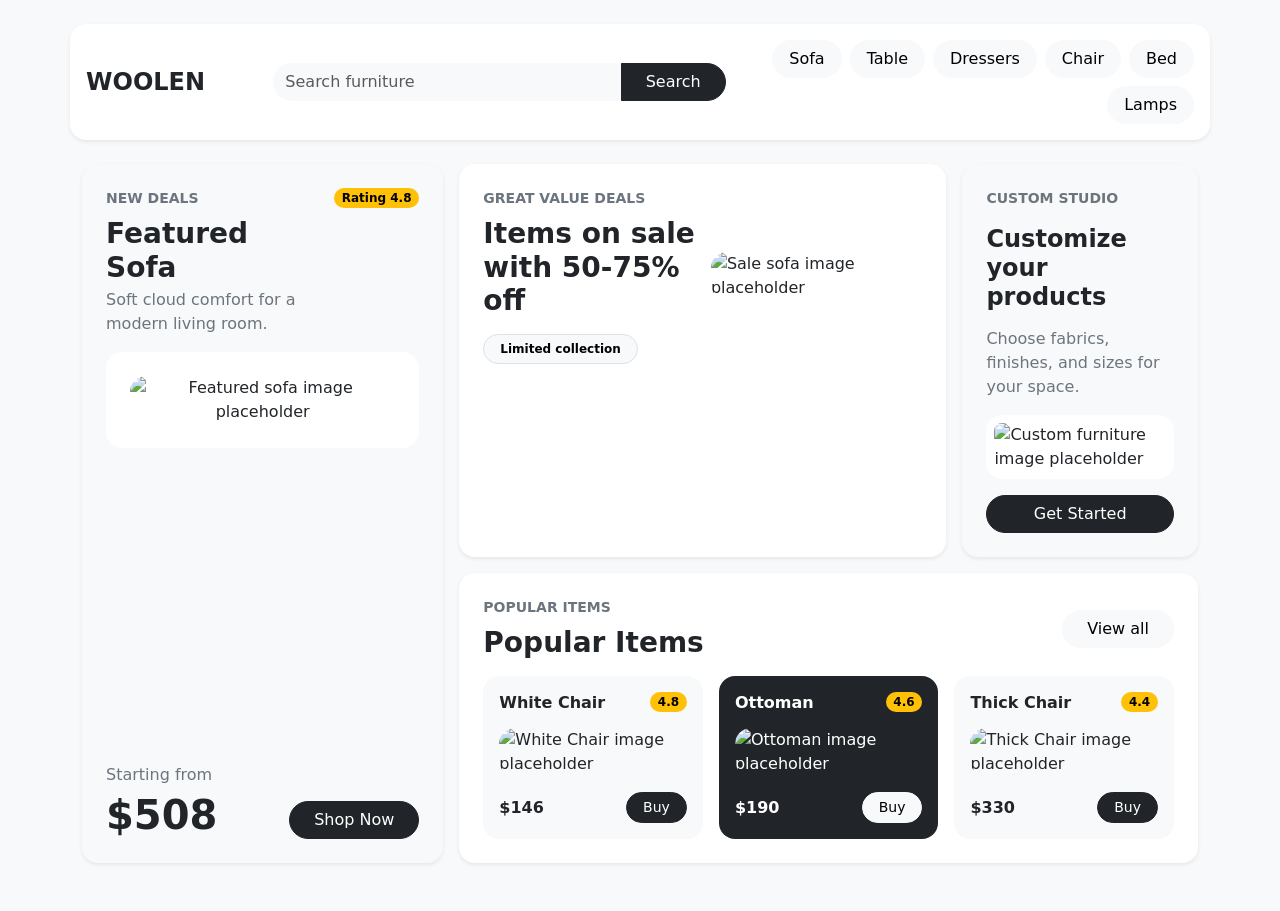
==== Bento Layout/index.html @ 0245e163 "Setup Bento Box grid layout using Bootstrap" ====
<!doctype html>
<html lang="en">
  <head>
    <meta charset="utf-8">
    <meta name="viewport" content="width=device-width, initial-scale=1">
    <title>WOOLEN Furniture Store</title>
    <link href="https://cdn.jsdelivr.net/npm/bootstrap@5.3.3/dist/css/bootstrap.min.css" rel="stylesheet">
  </head>
  <body class="bg-body-tertiary">
    <header class="py-4">
      <nav class="container bg-white rounded-4 shadow-sm p-3">
        <div class="row g-3 align-items-center">
          <div class="col-12 col-lg-2">
            <a class="navbar-brand fw-bold fs-4 text-dark text-decoration-none" href="#">WOOLEN</a>
          </div>

          <div class="col-12 col-lg-5">
            <form role="search">
              <div class="input-group">
                <input class="form-control rounded-start-pill border-0 bg-light" type="search" placeholder="Search furniture" aria-label="Search furniture">
                <button class="btn btn-dark rounded-end-pill px-4" type="submit">Search</button>
              </div>
            </form>
          </div>

          <div class="col-12 col-lg-5">
            <div class="d-flex flex-wrap gap-2 justify-content-lg-end">
              <button class="btn btn-light rounded-pill px-3" type="button">Sofa</button>
              <button class="btn btn-light rounded-pill px-3" type="button">Table</button>
              <button class="btn btn-light rounded-pill px-3" type="button">Dressers</button>
              <button class="btn btn-light rounded-pill px-3" type="button">Chair</button>
              <button class="btn btn-light rounded-pill px-3" type="button">Bed</button>
              <button class="btn btn-light rounded-pill px-3" type="button">Lamps</button>
            </div>
          </div>
        </div>
      </nav>
    </header>

    <main class="container pb-5">
      <section class="row g-3 align-items-stretch">
        <div class="col-12 col-lg-4">
          <article class="card h-100 border-0 bg-light rounded-4 shadow-sm overflow-hidden">
            <div class="card-body p-4 d-flex flex-column gap-3">
              <div class="d-flex justify-content-between align-items-start gap-3">
                <div>
                  <p class="text-uppercase text-secondary small fw-semibold mb-2">New Deals</p>
                  <h1 class="h3 fw-bold mb-1">Featured Sofa</h1>
                  <p class="text-secondary mb-0">Soft cloud comfort for a modern living room.</p>
                </div>
                <span class="badge rounded-pill text-bg-warning">Rating 4.8</span>
              </div>

              <div class="bg-white rounded-4 p-4 text-center">
                <img class="img-fluid rounded-4" src="https://placehold.co/520x420/e9ecef/212529?text=Featured+Sofa" alt="Featured sofa image placeholder">
              </div>

              <div class="mt-auto d-flex justify-content-between align-items-end">
                <div>
                  <p class="text-secondary mb-1">Starting from</p>
                  <p class="display-6 fw-bold mb-0">$508</p>
                </div>
                <button class="btn btn-dark rounded-pill px-4" type="button">Shop Now</button>
              </div>
            </div>
          </article>
        </div>

        <div class="col-12 col-lg-8">
          <div class="row g-3 h-100">
            <div class="col-12 col-md-8">
              <article class="card h-100 border-0 bg-white rounded-4 shadow-sm overflow-hidden">
                <div class="card-body p-4">
                  <div class="row g-3 align-items-center">
                    <div class="col-12 col-sm-6">
                      <p class="text-uppercase text-secondary small fw-semibold mb-2">Great Value Deals</p>
                      <h2 class="h3 fw-bold mb-3">Items on sale with 50-75% off</h2>
                      <span class="badge rounded-pill text-bg-light border px-3 py-2">Limited collection</span>
                    </div>
                    <div class="col-12 col-sm-6">
                      <img class="img-fluid rounded-4" src="https://placehold.co/520x300/f1b0a8/212529?text=Sale+Sofa" alt="Sale sofa image placeholder">
                    </div>
                  </div>
                </div>
              </article>
            </div>

            <div class="col-12 col-md-4">
              <article class="card h-100 border-0 bg-light rounded-4 shadow-sm overflow-hidden">
                <div class="card-body p-4 d-flex flex-column gap-3">
                  <p class="text-uppercase text-secondary small fw-semibold mb-0">Custom Studio</p>
                  <h2 class="h4 fw-bold mb-0">Customize your products</h2>
                  <p class="text-secondary mb-0">Choose fabrics, finishes, and sizes for your space.</p>
                  <img class="img-fluid rounded-4 bg-white p-2" src="https://placehold.co/360x220/e9ecef/212529?text=Custom+Table" alt="Custom furniture image placeholder">
                  <button class="btn btn-dark rounded-pill mt-auto" type="button">Get Started</button>
                </div>
              </article>
            </div>

            <div class="col-12">
              <article class="card border-0 bg-white rounded-4 shadow-sm">
                <div class="card-body p-4">
                  <div class="d-flex flex-column flex-sm-row justify-content-between align-items-sm-center gap-2 mb-3">
                    <div>
                      <p class="text-uppercase text-secondary small fw-semibold mb-2">Popular Items</p>
                      <h2 class="h3 fw-bold mb-0">Popular Items</h2>
                    </div>
                    <a class="btn btn-light rounded-pill px-4" href="#">View all</a>
                  </div>

                  <div class="row g-3">
                    <div class="col-12 col-md-4">
                      <div class="card h-100 border-0 bg-light rounded-4">
                        <div class="card-body p-3">
                          <div class="d-flex justify-content-between align-items-center mb-3">
                            <h3 class="h6 fw-bold mb-0">White Chair</h3>
                            <span class="badge rounded-pill text-bg-warning">4.8</span>
                          </div>
                          <img class="img-fluid rounded-4 mb-3" src="https://placehold.co/360x260/ffffff/212529?text=White+Chair" alt="White Chair image placeholder">
                          <div class="d-flex justify-content-between align-items-center">
                            <span class="fw-semibold">$146</span>
                            <button class="btn btn-sm btn-dark rounded-pill px-3" type="button">Buy</button>
                          </div>
                        </div>
                      </div>
                    </div>

                    <div class="col-12 col-md-4">
                      <div class="card h-100 border-0 bg-dark text-white rounded-4">
                        <div class="card-body p-3">
                          <div class="d-flex justify-content-between align-items-center mb-3">
                            <h3 class="h6 fw-bold mb-0">Ottoman</h3>
                            <span class="badge rounded-pill text-bg-warning">4.6</span>
                          </div>
                          <img class="img-fluid rounded-4 mb-3" src="https://placehold.co/360x260/ced4da/212529?text=Ottoman" alt="Ottoman image placeholder">
                          <div class="d-flex justify-content-between align-items-center">
                            <span class="fw-semibold">$190</span>
                            <button class="btn btn-sm btn-light rounded-pill px-3" type="button">Buy</button>
                          </div>
                        </div>
                      </div>
                    </div>

                    <div class="col-12 col-md-4">
                      <div class="card h-100 border-0 bg-light rounded-4">
                        <div class="card-body p-3">
                          <div class="d-flex justify-content-between align-items-center mb-3">
                            <h3 class="h6 fw-bold mb-0">Thick Chair</h3>
                            <span class="badge rounded-pill text-bg-warning">4.4</span>
                          </div>
                          <img class="img-fluid rounded-4 mb-3" src="https://placehold.co/360x260/dee2e6/212529?text=Thick+Chair" alt="Thick Chair image placeholder">
                          <div class="d-flex justify-content-between align-items-center">
                            <span class="fw-semibold">$330</span>
                            <button class="btn btn-sm btn-dark rounded-pill px-3" type="button">Buy</button>
                          </div>
                        </div>
                      </div>
                    </div>
                  </div>
                </div>
              </article>
            </div>
          </div>
        </div>
      </section>
    </main>

    <script src="https://cdn.jsdelivr.net/npm/bootstrap@5.3.3/dist/js/bootstrap.bundle.min.js"></script>
  </body>
</html>
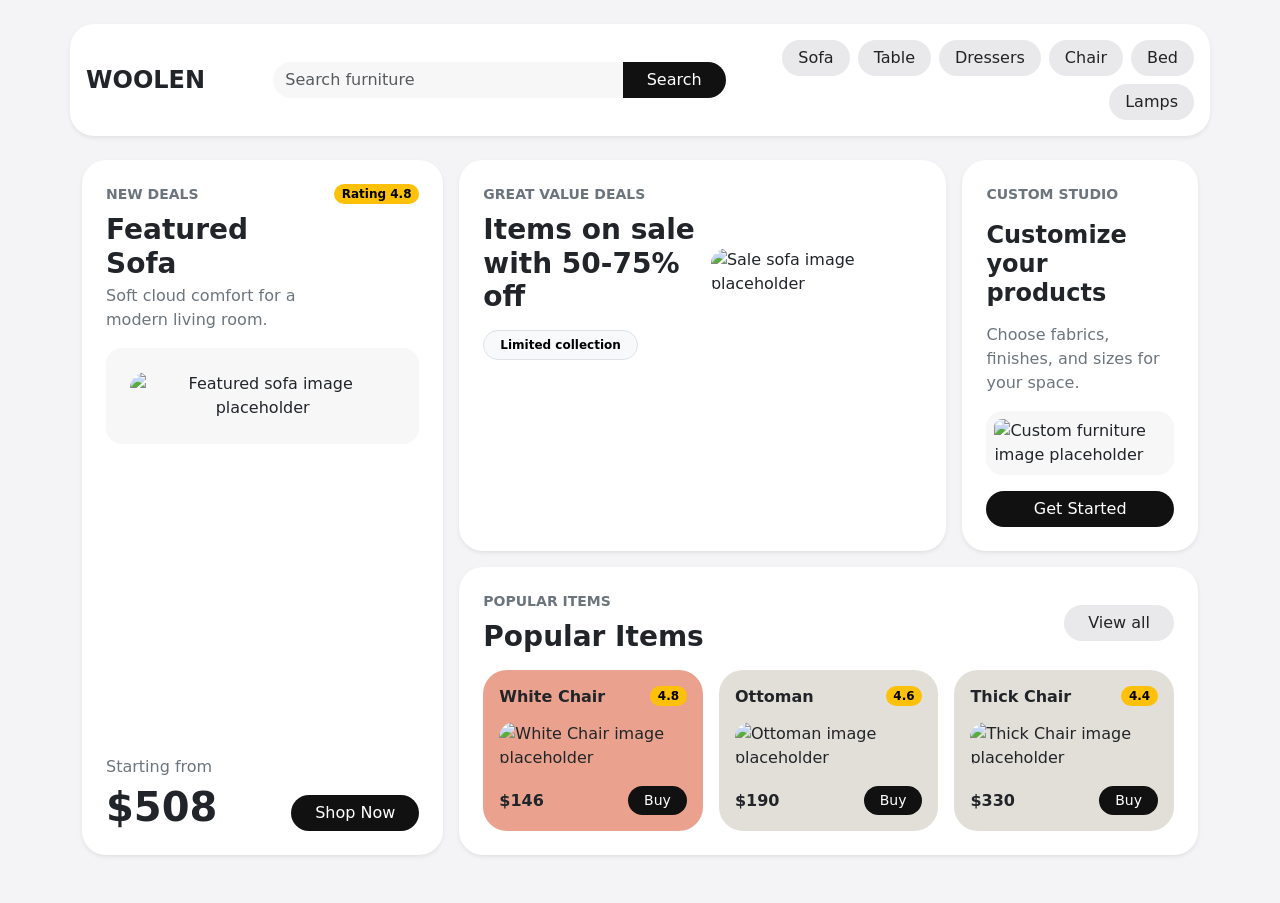
==== commit 8853401a: "Add custom colors and card styling" ====
--- a/Bento Layout/index.html
+++ b/Bento Layout/index.html
@@ -5,10 +5,62 @@
     <meta name="viewport" content="width=device-width, initial-scale=1">
     <title>WOOLEN Furniture Store</title>
     <link href="https://cdn.jsdelivr.net/npm/bootstrap@5.3.3/dist/css/bootstrap.min.css" rel="stylesheet">
+    <style>
+      body {
+        background: #F4F4F6;
+      }
+
+      .bento-card,
+      .product-card,
+      .site-header {
+        border: 0;
+        border-radius: 24px;
+      }
+
+      .surface-white {
+        background: #FFFFFF;
+      }
+
+      .surface-soft {
+        background: #F7F7F8;
+      }
+
+      .surface-peach {
+        background: #EAA28E;
+      }
+
+      .surface-beige {
+        background: #E2DFD8;
+      }
+
+      .pill-dark {
+        background: #111111;
+        color: #FFFFFF;
+        border: 0;
+      }
+
+      .pill-dark:hover,
+      .pill-dark:focus {
+        background: #000000;
+        color: #FFFFFF;
+      }
+
+      .pill-soft {
+        background: #E9E9EC;
+        color: #222222;
+        border: 0;
+      }
+
+      .pill-soft:hover,
+      .pill-soft:focus {
+        background: #DEDEE2;
+        color: #111111;
+      }
+    </style>
   </head>
-  <body class="bg-body-tertiary">
+  <body>
     <header class="py-4">
-      <nav class="container bg-white rounded-4 shadow-sm p-3">
+      <nav class="container site-header surface-white shadow-sm p-3">
         <div class="row g-3 align-items-center">
           <div class="col-12 col-lg-2">
             <a class="navbar-brand fw-bold fs-4 text-dark text-decoration-none" href="#">WOOLEN</a>
@@ -17,20 +69,20 @@
           <div class="col-12 col-lg-5">
             <form role="search">
               <div class="input-group">
-                <input class="form-control rounded-start-pill border-0 bg-light" type="search" placeholder="Search furniture" aria-label="Search furniture">
-                <button class="btn btn-dark rounded-end-pill px-4" type="submit">Search</button>
+                <input class="form-control rounded-start-pill border-0 surface-soft" type="search" placeholder="Search furniture" aria-label="Search furniture">
+                <button class="btn pill-dark rounded-end-pill px-4" type="submit">Search</button>
               </div>
             </form>
           </div>
 
           <div class="col-12 col-lg-5">
             <div class="d-flex flex-wrap gap-2 justify-content-lg-end">
-              <button class="btn btn-light rounded-pill px-3" type="button">Sofa</button>
-              <button class="btn btn-light rounded-pill px-3" type="button">Table</button>
-              <button class="btn btn-light rounded-pill px-3" type="button">Dressers</button>
-              <button class="btn btn-light rounded-pill px-3" type="button">Chair</button>
-              <button class="btn btn-light rounded-pill px-3" type="button">Bed</button>
-              <button class="btn btn-light rounded-pill px-3" type="button">Lamps</button>
+              <button class="btn pill-soft rounded-pill px-3" type="button">Sofa</button>
+              <button class="btn pill-soft rounded-pill px-3" type="button">Table</button>
+              <button class="btn pill-soft rounded-pill px-3" type="button">Dressers</button>
+              <button class="btn pill-soft rounded-pill px-3" type="button">Chair</button>
+              <button class="btn pill-soft rounded-pill px-3" type="button">Bed</button>
+              <button class="btn pill-soft rounded-pill px-3" type="button">Lamps</button>
             </div>
           </div>
         </div>
@@ -40,8 +92,8 @@
     <main class="container pb-5">
       <section class="row g-3 align-items-stretch">
         <div class="col-12 col-lg-4">
-          <article class="card h-100 border-0 bg-light rounded-4 shadow-sm overflow-hidden">
-            <div class="card-body p-4 d-flex flex-column gap-3">
+          <article class="card h-100 bento-card surface-white shadow-sm overflow-hidden">
+            <div class="card-body p-4 d-flex flex-column justify-content-between gap-3">
               <div class="d-flex justify-content-between align-items-start gap-3">
                 <div>
                   <p class="text-uppercase text-secondary small fw-semibold mb-2">New Deals</p>
@@ -51,7 +103,7 @@
                 <span class="badge rounded-pill text-bg-warning">Rating 4.8</span>
               </div>
 
-              <div class="bg-white rounded-4 p-4 text-center">
+              <div class="surface-soft rounded-4 p-4 text-center">
                 <img class="img-fluid rounded-4" src="https://placehold.co/520x420/e9ecef/212529?text=Featured+Sofa" alt="Featured sofa image placeholder">
               </div>
 
@@ -60,7 +112,7 @@
                   <p class="text-secondary mb-1">Starting from</p>
                   <p class="display-6 fw-bold mb-0">$508</p>
                 </div>
-                <button class="btn btn-dark rounded-pill px-4" type="button">Shop Now</button>
+                <button class="btn pill-dark rounded-pill px-4" type="button">Shop Now</button>
               </div>
             </div>
           </article>
@@ -69,8 +121,8 @@
         <div class="col-12 col-lg-8">
           <div class="row g-3 h-100">
             <div class="col-12 col-md-8">
-              <article class="card h-100 border-0 bg-white rounded-4 shadow-sm overflow-hidden">
-                <div class="card-body p-4">
+              <article class="card h-100 bento-card surface-white shadow-sm overflow-hidden">
+                <div class="card-body p-4 d-flex flex-column justify-content-between">
                   <div class="row g-3 align-items-center">
                     <div class="col-12 col-sm-6">
                       <p class="text-uppercase text-secondary small fw-semibold mb-2">Great Value Deals</p>
@@ -86,32 +138,32 @@
             </div>
 
             <div class="col-12 col-md-4">
-              <article class="card h-100 border-0 bg-light rounded-4 shadow-sm overflow-hidden">
-                <div class="card-body p-4 d-flex flex-column gap-3">
+              <article class="card h-100 bento-card surface-white shadow-sm overflow-hidden">
+                <div class="card-body p-4 d-flex flex-column justify-content-between gap-3">
                   <p class="text-uppercase text-secondary small fw-semibold mb-0">Custom Studio</p>
                   <h2 class="h4 fw-bold mb-0">Customize your products</h2>
                   <p class="text-secondary mb-0">Choose fabrics, finishes, and sizes for your space.</p>
-                  <img class="img-fluid rounded-4 bg-white p-2" src="https://placehold.co/360x220/e9ecef/212529?text=Custom+Table" alt="Custom furniture image placeholder">
-                  <button class="btn btn-dark rounded-pill mt-auto" type="button">Get Started</button>
+                  <img class="img-fluid rounded-4 surface-soft p-2" src="https://placehold.co/360x220/e9ecef/212529?text=Custom+Table" alt="Custom furniture image placeholder">
+                  <button class="btn pill-dark rounded-pill mt-auto" type="button">Get Started</button>
                 </div>
               </article>
             </div>
 
             <div class="col-12">
-              <article class="card border-0 bg-white rounded-4 shadow-sm">
-                <div class="card-body p-4">
+              <article class="card bento-card surface-white shadow-sm">
+                <div class="card-body p-4 d-flex flex-column justify-content-between">
                   <div class="d-flex flex-column flex-sm-row justify-content-between align-items-sm-center gap-2 mb-3">
                     <div>
                       <p class="text-uppercase text-secondary small fw-semibold mb-2">Popular Items</p>
                       <h2 class="h3 fw-bold mb-0">Popular Items</h2>
                     </div>
-                    <a class="btn btn-light rounded-pill px-4" href="#">View all</a>
+                    <a class="btn pill-soft rounded-pill px-4" href="#">View all</a>
                   </div>
 
                   <div class="row g-3">
                     <div class="col-12 col-md-4">
-                      <div class="card h-100 border-0 bg-light rounded-4">
-                        <div class="card-body p-3">
+                      <div class="card h-100 product-card surface-peach">
+                        <div class="card-body p-3 d-flex flex-column justify-content-between">
                           <div class="d-flex justify-content-between align-items-center mb-3">
                             <h3 class="h6 fw-bold mb-0">White Chair</h3>
                             <span class="badge rounded-pill text-bg-warning">4.8</span>
@@ -119,15 +171,15 @@
                           <img class="img-fluid rounded-4 mb-3" src="https://placehold.co/360x260/ffffff/212529?text=White+Chair" alt="White Chair image placeholder">
                           <div class="d-flex justify-content-between align-items-center">
                             <span class="fw-semibold">$146</span>
-                            <button class="btn btn-sm btn-dark rounded-pill px-3" type="button">Buy</button>
+                            <button class="btn btn-sm pill-dark rounded-pill px-3" type="button">Buy</button>
                           </div>
                         </div>
                       </div>
                     </div>
 
                     <div class="col-12 col-md-4">
-                      <div class="card h-100 border-0 bg-dark text-white rounded-4">
-                        <div class="card-body p-3">
+                      <div class="card h-100 product-card surface-beige">
+                        <div class="card-body p-3 d-flex flex-column justify-content-between">
                           <div class="d-flex justify-content-between align-items-center mb-3">
                             <h3 class="h6 fw-bold mb-0">Ottoman</h3>
                             <span class="badge rounded-pill text-bg-warning">4.6</span>
@@ -135,15 +187,15 @@
                           <img class="img-fluid rounded-4 mb-3" src="https://placehold.co/360x260/ced4da/212529?text=Ottoman" alt="Ottoman image placeholder">
                           <div class="d-flex justify-content-between align-items-center">
                             <span class="fw-semibold">$190</span>
-                            <button class="btn btn-sm btn-light rounded-pill px-3" type="button">Buy</button>
+                            <button class="btn btn-sm pill-dark rounded-pill px-3" type="button">Buy</button>
                           </div>
                         </div>
                       </div>
                     </div>
 
                     <div class="col-12 col-md-4">
-                      <div class="card h-100 border-0 bg-light rounded-4">
-                        <div class="card-body p-3">
+                      <div class="card h-100 product-card surface-beige">
+                        <div class="card-body p-3 d-flex flex-column justify-content-between">
                           <div class="d-flex justify-content-between align-items-center mb-3">
                             <h3 class="h6 fw-bold mb-0">Thick Chair</h3>
                             <span class="badge rounded-pill text-bg-warning">4.4</span>
@@ -151,7 +203,7 @@
                           <img class="img-fluid rounded-4 mb-3" src="https://placehold.co/360x260/dee2e6/212529?text=Thick+Chair" alt="Thick Chair image placeholder">
                           <div class="d-flex justify-content-between align-items-center">
                             <span class="fw-semibold">$330</span>
-                            <button class="btn btn-sm btn-dark rounded-pill px-3" type="button">Buy</button>
+                            <button class="btn btn-sm pill-dark rounded-pill px-3" type="button">Buy</button>
                           </div>
                         </div>
                       </div>
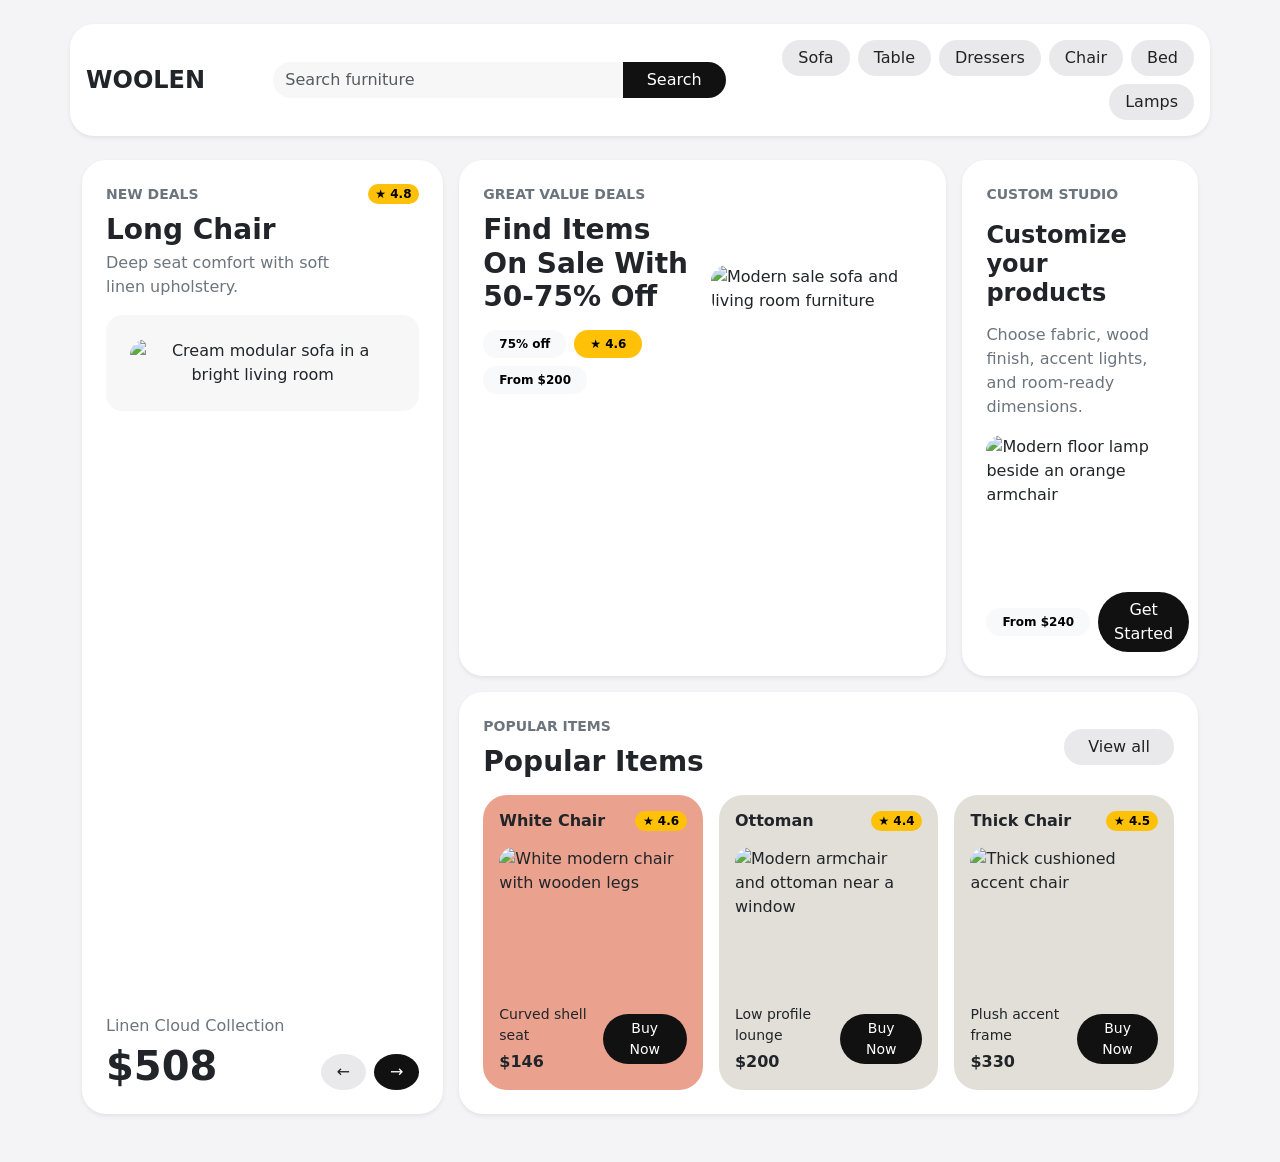
==== commit c20bb6e2: "Add images, prices, and static content details" ====
--- a/Bento Layout/index.html
+++ b/Bento Layout/index.html
@@ -56,6 +56,21 @@
         background: #DEDEE2;
         color: #111111;
       }
+
+      .furniture-img {
+        aspect-ratio: 4 / 3;
+        object-fit: cover;
+      }
+
+      .hero-img {
+        aspect-ratio: 5 / 4;
+        object-fit: cover;
+      }
+
+      .wide-img {
+        aspect-ratio: 16 / 10;
+        object-fit: cover;
+      }
     </style>
   </head>
   <body>
@@ -97,22 +112,25 @@
               <div class="d-flex justify-content-between align-items-start gap-3">
                 <div>
                   <p class="text-uppercase text-secondary small fw-semibold mb-2">New Deals</p>
-                  <h1 class="h3 fw-bold mb-1">Featured Sofa</h1>
-                  <p class="text-secondary mb-0">Soft cloud comfort for a modern living room.</p>
-                </div>
-                <span class="badge rounded-pill text-bg-warning">Rating 4.8</span>
+                  <h1 class="h3 fw-bold mb-1">Long Chair</h1>
+                  <p class="text-secondary mb-0">Deep seat comfort with soft linen upholstery.</p>
+                </div>
+                <span class="badge rounded-pill text-bg-warning">&#9733; 4.8</span>
               </div>
 
               <div class="surface-soft rounded-4 p-4 text-center">
-                <img class="img-fluid rounded-4" src="https://placehold.co/520x420/e9ecef/212529?text=Featured+Sofa" alt="Featured sofa image placeholder">
+                <img class="img-fluid w-100 rounded-4 hero-img" src="https://images.unsplash.com/photo-1555041469-a586c61ea9bc?auto=format&fit=crop&w=900&q=80" alt="Cream modular sofa in a bright living room">
               </div>
 
               <div class="mt-auto d-flex justify-content-between align-items-end">
                 <div>
-                  <p class="text-secondary mb-1">Starting from</p>
+                  <p class="text-secondary mb-1">Linen Cloud Collection</p>
                   <p class="display-6 fw-bold mb-0">$508</p>
                 </div>
-                <button class="btn pill-dark rounded-pill px-4" type="button">Shop Now</button>
+                <div class="d-flex align-items-center gap-2">
+                  <button class="btn pill-soft rounded-circle px-3" type="button" aria-label="Previous deal">&larr;</button>
+                  <button class="btn pill-dark rounded-circle px-3" type="button" aria-label="Next deal">&rarr;</button>
+                </div>
               </div>
             </div>
           </article>
@@ -126,11 +144,15 @@
                   <div class="row g-3 align-items-center">
                     <div class="col-12 col-sm-6">
                       <p class="text-uppercase text-secondary small fw-semibold mb-2">Great Value Deals</p>
-                      <h2 class="h3 fw-bold mb-3">Items on sale with 50-75% off</h2>
-                      <span class="badge rounded-pill text-bg-light border px-3 py-2">Limited collection</span>
+                      <h2 class="h3 fw-bold mb-3">Find Items On Sale With 50-75% Off</h2>
+                      <div class="d-flex flex-wrap gap-2">
+                        <span class="badge rounded-pill text-bg-light px-3 py-2">75% off</span>
+                        <span class="badge rounded-pill text-bg-warning px-3 py-2">&#9733; 4.6</span>
+                        <span class="badge rounded-pill text-bg-light px-3 py-2">From $200</span>
+                      </div>
                     </div>
                     <div class="col-12 col-sm-6">
-                      <img class="img-fluid rounded-4" src="https://placehold.co/520x300/f1b0a8/212529?text=Sale+Sofa" alt="Sale sofa image placeholder">
+                      <img class="img-fluid w-100 rounded-4 wide-img" src="https://images.unsplash.com/photo-1618220179428-22790b461013?auto=format&fit=crop&w=900&q=80" alt="Modern sale sofa and living room furniture">
                     </div>
                   </div>
                 </div>
@@ -142,9 +164,12 @@
                 <div class="card-body p-4 d-flex flex-column justify-content-between gap-3">
                   <p class="text-uppercase text-secondary small fw-semibold mb-0">Custom Studio</p>
                   <h2 class="h4 fw-bold mb-0">Customize your products</h2>
-                  <p class="text-secondary mb-0">Choose fabrics, finishes, and sizes for your space.</p>
-                  <img class="img-fluid rounded-4 surface-soft p-2" src="https://placehold.co/360x220/e9ecef/212529?text=Custom+Table" alt="Custom furniture image placeholder">
-                  <button class="btn pill-dark rounded-pill mt-auto" type="button">Get Started</button>
+                  <p class="text-secondary mb-0">Choose fabric, wood finish, accent lights, and room-ready dimensions.</p>
+                  <img class="img-fluid w-100 rounded-4 furniture-img" src="https://images.unsplash.com/photo-1758380388531-3ce641e4b2d8?auto=format&fit=crop&w=700&q=80" alt="Modern floor lamp beside an orange armchair">
+                  <div class="d-flex justify-content-between align-items-center gap-2 mt-auto">
+                    <span class="badge rounded-pill text-bg-light px-3 py-2">From $240</span>
+                    <button class="btn pill-dark rounded-pill px-3" type="button">Get Started</button>
+                  </div>
                 </div>
               </article>
             </div>
@@ -166,12 +191,15 @@
                         <div class="card-body p-3 d-flex flex-column justify-content-between">
                           <div class="d-flex justify-content-between align-items-center mb-3">
                             <h3 class="h6 fw-bold mb-0">White Chair</h3>
-                            <span class="badge rounded-pill text-bg-warning">4.8</span>
-                          </div>
-                          <img class="img-fluid rounded-4 mb-3" src="https://placehold.co/360x260/ffffff/212529?text=White+Chair" alt="White Chair image placeholder">
+                            <span class="badge rounded-pill text-bg-warning">&#9733; 4.6</span>
+                          </div>
+                          <img class="img-fluid w-100 rounded-4 mb-3 furniture-img" src="https://images.unsplash.com/photo-1592078615290-033ee584e267?auto=format&fit=crop&w=700&q=80" alt="White modern chair with wooden legs">
                           <div class="d-flex justify-content-between align-items-center">
-                            <span class="fw-semibold">$146</span>
-                            <button class="btn btn-sm pill-dark rounded-pill px-3" type="button">Buy</button>
+                            <div>
+                              <p class="small mb-1">Curved shell seat</p>
+                              <span class="fw-semibold">$146</span>
+                            </div>
+                            <button class="btn btn-sm pill-dark rounded-pill px-3" type="button">Buy Now</button>
                           </div>
                         </div>
                       </div>
@@ -182,12 +210,15 @@
                         <div class="card-body p-3 d-flex flex-column justify-content-between">
                           <div class="d-flex justify-content-between align-items-center mb-3">
                             <h3 class="h6 fw-bold mb-0">Ottoman</h3>
-                            <span class="badge rounded-pill text-bg-warning">4.6</span>
-                          </div>
-                          <img class="img-fluid rounded-4 mb-3" src="https://placehold.co/360x260/ced4da/212529?text=Ottoman" alt="Ottoman image placeholder">
+                            <span class="badge rounded-pill text-bg-warning">&#9733; 4.4</span>
+                          </div>
+                          <img class="img-fluid w-100 rounded-4 mb-3 furniture-img" src="https://images.unsplash.com/photo-1774477178005-bff823e43be8?auto=format&fit=crop&w=700&q=80" alt="Modern armchair and ottoman near a window">
                           <div class="d-flex justify-content-between align-items-center">
-                            <span class="fw-semibold">$190</span>
-                            <button class="btn btn-sm pill-dark rounded-pill px-3" type="button">Buy</button>
+                            <div>
+                              <p class="small mb-1">Low profile lounge</p>
+                              <span class="fw-semibold">$200</span>
+                            </div>
+                            <button class="btn btn-sm pill-dark rounded-pill px-3" type="button">Buy Now</button>
                           </div>
                         </div>
                       </div>
@@ -198,12 +229,15 @@
                         <div class="card-body p-3 d-flex flex-column justify-content-between">
                           <div class="d-flex justify-content-between align-items-center mb-3">
                             <h3 class="h6 fw-bold mb-0">Thick Chair</h3>
-                            <span class="badge rounded-pill text-bg-warning">4.4</span>
-                          </div>
-                          <img class="img-fluid rounded-4 mb-3" src="https://placehold.co/360x260/dee2e6/212529?text=Thick+Chair" alt="Thick Chair image placeholder">
+                            <span class="badge rounded-pill text-bg-warning">&#9733; 4.5</span>
+                          </div>
+                          <img class="img-fluid w-100 rounded-4 mb-3 furniture-img" src="https://images.unsplash.com/photo-1598300042247-d088f8ab3a91?auto=format&fit=crop&w=700&q=80" alt="Thick cushioned accent chair">
                           <div class="d-flex justify-content-between align-items-center">
-                            <span class="fw-semibold">$330</span>
-                            <button class="btn btn-sm pill-dark rounded-pill px-3" type="button">Buy</button>
+                            <div>
+                              <p class="small mb-1">Plush accent frame</p>
+                              <span class="fw-semibold">$330</span>
+                            </div>
+                            <button class="btn btn-sm pill-dark rounded-pill px-3" type="button">Buy Now</button>
                           </div>
                         </div>
                       </div>
@@ -217,6 +251,5 @@
       </section>
     </main>
 
-    <script src="https://cdn.jsdelivr.net/npm/bootstrap@5.3.3/dist/js/bootstrap.bundle.min.js"></script>
   </body>
 </html>
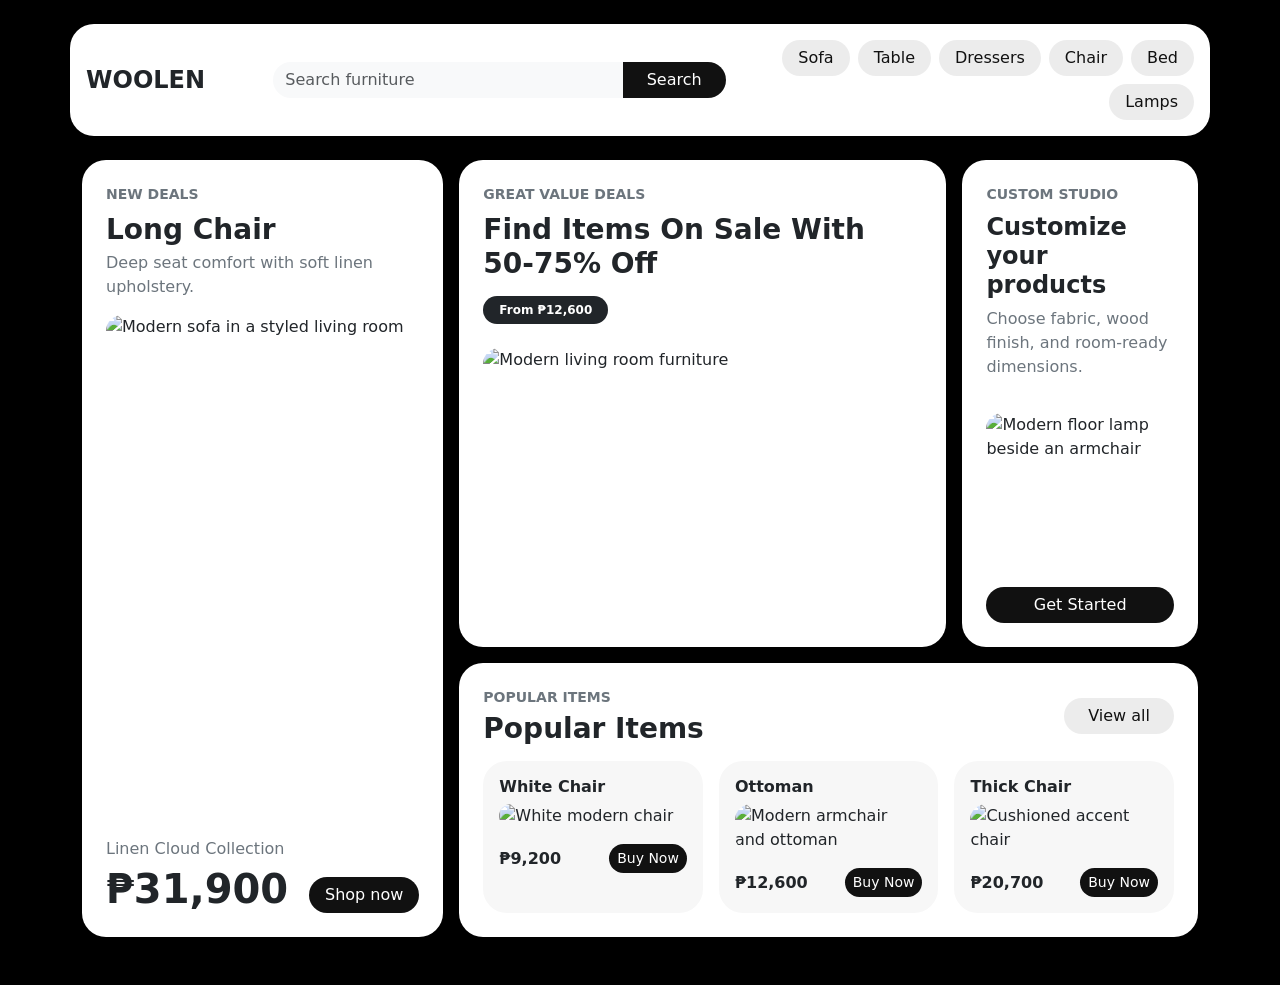
==== commit b7282d1c: "fix layout" ====
--- a/Bento Layout/index.html
+++ b/Bento Layout/index.html
@@ -1,255 +1,213 @@
 <!doctype html>
 <html lang="en">
-  <head>
-    <meta charset="utf-8">
-    <meta name="viewport" content="width=device-width, initial-scale=1">
-    <title>WOOLEN Furniture Store</title>
-    <link href="https://cdn.jsdelivr.net/npm/bootstrap@5.3.3/dist/css/bootstrap.min.css" rel="stylesheet">
-    <style>
-      body {
-        background: #F4F4F6;
-      }
-
-      .bento-card,
-      .product-card,
-      .site-header {
-        border: 0;
-        border-radius: 24px;
-      }
-
-      .surface-white {
-        background: #FFFFFF;
-      }
-
-      .surface-soft {
-        background: #F7F7F8;
-      }
-
-      .surface-peach {
-        background: #EAA28E;
-      }
-
-      .surface-beige {
-        background: #E2DFD8;
-      }
-
-      .pill-dark {
-        background: #111111;
-        color: #FFFFFF;
-        border: 0;
-      }
-
-      .pill-dark:hover,
-      .pill-dark:focus {
-        background: #000000;
-        color: #FFFFFF;
-      }
-
-      .pill-soft {
-        background: #E9E9EC;
-        color: #222222;
-        border: 0;
-      }
-
-      .pill-soft:hover,
-      .pill-soft:focus {
-        background: #DEDEE2;
-        color: #111111;
-      }
-
-      .furniture-img {
-        aspect-ratio: 4 / 3;
-        object-fit: cover;
-      }
-
-      .hero-img {
-        aspect-ratio: 5 / 4;
-        object-fit: cover;
-      }
-
-      .wide-img {
-        aspect-ratio: 16 / 10;
-        object-fit: cover;
-      }
-    </style>
-  </head>
-  <body>
-    <header class="py-4">
-      <nav class="container site-header surface-white shadow-sm p-3">
-        <div class="row g-3 align-items-center">
-          <div class="col-12 col-lg-2">
-            <a class="navbar-brand fw-bold fs-4 text-dark text-decoration-none" href="#">WOOLEN</a>
-          </div>
-
-          <div class="col-12 col-lg-5">
-            <form role="search">
-              <div class="input-group">
-                <input class="form-control rounded-start-pill border-0 surface-soft" type="search" placeholder="Search furniture" aria-label="Search furniture">
-                <button class="btn pill-dark rounded-end-pill px-4" type="submit">Search</button>
+
+<head>
+  <meta charset="utf-8">
+  <meta name="viewport" content="width=device-width, initial-scale=1">
+  <title>WOOLEN Furniture Store</title>
+  <link href="https://cdn.jsdelivr.net/npm/bootstrap@5.3.3/dist/css/bootstrap.min.css" rel="stylesheet">
+  <style>
+    body {
+      background: #000;
+      color: #111;
+    }
+
+    .site-header,
+    .bento-card,
+    .product-card {
+      border: 0;
+      border-radius: 24px;
+      background: #fff;
+    }
+
+    .pill-dark {
+      background: #111;
+      color: #fff;
+      border: 0;
+    }
+
+    .pill-soft {
+      background: #ececec;
+      color: #111;
+      border: 0;
+    }
+
+    .furniture-img {
+      aspect-ratio: 4 / 3;
+      object-fit: cover;
+    }
+
+    .hero-img {
+      aspect-ratio: 5 / 4;
+      object-fit: cover;
+    }
+
+    .long-chair-img {
+      flex: 1 1 auto;
+      min-height: 20rem;
+      object-fit: cover;
+    }
+
+    .wide-img {
+      aspect-ratio: 16 / 10;
+      object-fit: cover;
+    }
+
+    .deal-card .card-body {
+      min-height: 100%;
+    }
+
+    .deal-image {
+      width: 100%;
+      flex: 1 1 auto;
+      min-height: 16rem;
+      margin-top: 1.5rem;
+      object-fit: cover;
+    }
+
+    .product-card {
+      background: #f7f7f7;
+    }
+
+    .product-card .card-body {
+      padding: 1rem;
+    }
+  </style>
+</head>
+
+<body>
+  <header class="py-4">
+    <nav class="container site-header p-3">
+      <div class="row g-3 align-items-center">
+        <div class="col-12 col-lg-2"><a class="navbar-brand fw-bold fs-4 text-dark text-decoration-none"
+            href="#">WOOLEN</a></div>
+        <div class="col-12 col-lg-5">
+          <form role="search">
+            <div class="input-group"><input class="form-control rounded-start-pill border-0 bg-light" type="search"
+                placeholder="Search furniture" aria-label="Search furniture"><button
+                class="btn pill-dark rounded-end-pill px-4" type="submit">Search</button></div>
+          </form>
+        </div>
+        <div class="col-12 col-lg-5">
+          <div class="d-flex flex-wrap gap-2 justify-content-lg-end">
+            <button class="btn pill-soft rounded-pill px-3" type="button">Sofa</button><button
+              class="btn pill-soft rounded-pill px-3" type="button">Table</button><button
+              class="btn pill-soft rounded-pill px-3" type="button">Dressers</button><button
+              class="btn pill-soft rounded-pill px-3" type="button">Chair</button><button
+              class="btn pill-soft rounded-pill px-3" type="button">Bed</button><button
+              class="btn pill-soft rounded-pill px-3" type="button">Lamps</button>
+          </div>
+        </div>
+      </div>
+    </nav>
+  </header>
+
+  <main class="container pb-5">
+    <section class="row g-3 align-items-stretch">
+      <div class="col-12 col-lg-4">
+        <article class="card h-100 bento-card overflow-hidden">
+          <div class="card-body p-4 d-flex flex-column justify-content-between gap-3">
+            <div>
+              <p class="text-uppercase text-secondary small fw-semibold mb-2">New Deals</p>
+              <h1 class="h3 fw-bold mb-1">Long Chair</h1>
+              <p class="text-secondary mb-0">Deep seat comfort with soft linen upholstery.</p>
+            </div>
+            <img class="img-fluid w-100 rounded-4 hero-img long-chair-img"
+              src="https://images.unsplash.com/photo-1600210492486-724fe5c67fb0?auto=format&fit=crop&w=900&q=80"
+              alt="Modern sofa in a styled living room">
+            <div class="d-flex justify-content-between align-items-end">
+              <div>
+                <p class="text-secondary mb-1">Linen Cloud Collection</p>
+                <p class="display-6 fw-bold mb-0">₱31,900</p>
+              </div><button class="btn pill-dark rounded-pill px-3" type="button">Shop now</button>
+            </div>
+          </div>
+        </article>
+      </div>
+
+      <div class="col-12 col-lg-8">
+        <div class="row g-3 h-100">
+          <div class="col-12 col-md-8">
+            <article class="card h-100 bento-card deal-card">
+              <div class="card-body p-4 d-flex flex-column">
+                <div>
+                  <p class="text-uppercase text-secondary small fw-semibold mb-2">Great Value Deals</p>
+                  <h2 class="h3 fw-bold mb-3">Find Items On Sale With 50-75% Off</h2><span
+                    class="badge rounded-pill text-bg-dark px-3 py-2">From ₱12,600</span>
+                </div>
+                <img class="img-fluid rounded-4 wide-img deal-image"
+                  src="https://images.unsplash.com/photo-1618220179428-22790b461013?auto=format&fit=crop&w=900&q=80"
+                  alt="Modern living room furniture">
               </div>
-            </form>
-          </div>
-
-          <div class="col-12 col-lg-5">
-            <div class="d-flex flex-wrap gap-2 justify-content-lg-end">
-              <button class="btn pill-soft rounded-pill px-3" type="button">Sofa</button>
-              <button class="btn pill-soft rounded-pill px-3" type="button">Table</button>
-              <button class="btn pill-soft rounded-pill px-3" type="button">Dressers</button>
-              <button class="btn pill-soft rounded-pill px-3" type="button">Chair</button>
-              <button class="btn pill-soft rounded-pill px-3" type="button">Bed</button>
-              <button class="btn pill-soft rounded-pill px-3" type="button">Lamps</button>
-            </div>
-          </div>
-        </div>
-      </nav>
-    </header>
-
-    <main class="container pb-5">
-      <section class="row g-3 align-items-stretch">
-        <div class="col-12 col-lg-4">
-          <article class="card h-100 bento-card surface-white shadow-sm overflow-hidden">
-            <div class="card-body p-4 d-flex flex-column justify-content-between gap-3">
-              <div class="d-flex justify-content-between align-items-start gap-3">
+            </article>
+          </div>
+
+          <div class="col-12 col-md-4">
+            <article class="card h-100 bento-card">
+              <div class="card-body p-4 d-flex flex-column justify-content-between gap-3">
                 <div>
-                  <p class="text-uppercase text-secondary small fw-semibold mb-2">New Deals</p>
-                  <h1 class="h3 fw-bold mb-1">Long Chair</h1>
-                  <p class="text-secondary mb-0">Deep seat comfort with soft linen upholstery.</p>
+                  <p class="text-uppercase text-secondary small fw-semibold mb-2">Custom Studio</p>
+                  <h2 class="h4 fw-bold">Customize your products</h2>
+                  <p class="text-secondary mb-0">Choose fabric, wood finish, and room-ready dimensions.</p>
+                </div><img class="img-fluid w-100 rounded-4 furniture-img"
+                  src="https://images.unsplash.com/photo-1758380388531-3ce641e4b2d8?auto=format&fit=crop&w=700&q=80"
+                  alt="Modern floor lamp beside an armchair"><button class="btn pill-dark rounded-pill"
+                  type="button">Get Started</button>
+              </div>
+            </article>
+          </div>
+
+          <div class="col-12">
+            <article class="card bento-card">
+              <div class="card-body p-4">
+                <div class="d-flex justify-content-between align-items-center mb-3">
+                  <div>
+                    <p class="text-uppercase text-secondary small fw-semibold mb-1">Popular Items</p>
+                    <h2 class="h3 fw-bold mb-0">Popular Items</h2>
+                  </div><a class="btn pill-soft rounded-pill px-4" href="#">View all</a>
                 </div>
-                <span class="badge rounded-pill text-bg-warning">&#9733; 4.8</span>
-              </div>
-
-              <div class="surface-soft rounded-4 p-4 text-center">
-                <img class="img-fluid w-100 rounded-4 hero-img" src="https://images.unsplash.com/photo-1555041469-a586c61ea9bc?auto=format&fit=crop&w=900&q=80" alt="Cream modular sofa in a bright living room">
-              </div>
-
-              <div class="mt-auto d-flex justify-content-between align-items-end">
-                <div>
-                  <p class="text-secondary mb-1">Linen Cloud Collection</p>
-                  <p class="display-6 fw-bold mb-0">$508</p>
-                </div>
-                <div class="d-flex align-items-center gap-2">
-                  <button class="btn pill-soft rounded-circle px-3" type="button" aria-label="Previous deal">&larr;</button>
-                  <button class="btn pill-dark rounded-circle px-3" type="button" aria-label="Next deal">&rarr;</button>
-                </div>
-              </div>
-            </div>
-          </article>
-        </div>
-
-        <div class="col-12 col-lg-8">
-          <div class="row g-3 h-100">
-            <div class="col-12 col-md-8">
-              <article class="card h-100 bento-card surface-white shadow-sm overflow-hidden">
-                <div class="card-body p-4 d-flex flex-column justify-content-between">
-                  <div class="row g-3 align-items-center">
-                    <div class="col-12 col-sm-6">
-                      <p class="text-uppercase text-secondary small fw-semibold mb-2">Great Value Deals</p>
-                      <h2 class="h3 fw-bold mb-3">Find Items On Sale With 50-75% Off</h2>
-                      <div class="d-flex flex-wrap gap-2">
-                        <span class="badge rounded-pill text-bg-light px-3 py-2">75% off</span>
-                        <span class="badge rounded-pill text-bg-warning px-3 py-2">&#9733; 4.6</span>
-                        <span class="badge rounded-pill text-bg-light px-3 py-2">From $200</span>
+                <div class="row g-3">
+                  <div class="col-12 col-md-4">
+                    <div class="card h-100 product-card">
+                      <div class="card-body">
+                        <h3 class="h6 fw-bold">White Chair</h3><img class="img-fluid w-100 rounded-4 mb-3 furniture-img"
+                          src="https://images.unsplash.com/photo-1592078615290-033ee584e267?auto=format&fit=crop&w=700&q=80"
+                          alt="White modern chair">
+                        <div class="d-flex justify-content-between align-items-center"><strong>₱9,200</strong><button
+                            class="btn btn-sm pill-dark rounded-pill" type="button">Buy Now</button></div>
                       </div>
                     </div>
-                    <div class="col-12 col-sm-6">
-                      <img class="img-fluid w-100 rounded-4 wide-img" src="https://images.unsplash.com/photo-1618220179428-22790b461013?auto=format&fit=crop&w=900&q=80" alt="Modern sale sofa and living room furniture">
+                  </div>
+                  <div class="col-12 col-md-4">
+                    <div class="card h-100 product-card">
+                      <div class="card-body">
+                        <h3 class="h6 fw-bold">Ottoman</h3><img class="img-fluid w-100 rounded-4 mb-3 furniture-img"
+                          src="https://images.unsplash.com/photo-1774477178005-bff823e43be8?auto=format&fit=crop&w=700&q=80"
+                          alt="Modern armchair and ottoman">
+                        <div class="d-flex justify-content-between align-items-center"><strong>₱12,600</strong><button
+                            class="btn btn-sm pill-dark rounded-pill" type="button">Buy Now</button></div>
+                      </div>
                     </div>
                   </div>
-                </div>
-              </article>
-            </div>
-
-            <div class="col-12 col-md-4">
-              <article class="card h-100 bento-card surface-white shadow-sm overflow-hidden">
-                <div class="card-body p-4 d-flex flex-column justify-content-between gap-3">
-                  <p class="text-uppercase text-secondary small fw-semibold mb-0">Custom Studio</p>
-                  <h2 class="h4 fw-bold mb-0">Customize your products</h2>
-                  <p class="text-secondary mb-0">Choose fabric, wood finish, accent lights, and room-ready dimensions.</p>
-                  <img class="img-fluid w-100 rounded-4 furniture-img" src="https://images.unsplash.com/photo-1758380388531-3ce641e4b2d8?auto=format&fit=crop&w=700&q=80" alt="Modern floor lamp beside an orange armchair">
-                  <div class="d-flex justify-content-between align-items-center gap-2 mt-auto">
-                    <span class="badge rounded-pill text-bg-light px-3 py-2">From $240</span>
-                    <button class="btn pill-dark rounded-pill px-3" type="button">Get Started</button>
-                  </div>
-                </div>
-              </article>
-            </div>
-
-            <div class="col-12">
-              <article class="card bento-card surface-white shadow-sm">
-                <div class="card-body p-4 d-flex flex-column justify-content-between">
-                  <div class="d-flex flex-column flex-sm-row justify-content-between align-items-sm-center gap-2 mb-3">
-                    <div>
-                      <p class="text-uppercase text-secondary small fw-semibold mb-2">Popular Items</p>
-                      <h2 class="h3 fw-bold mb-0">Popular Items</h2>
-                    </div>
-                    <a class="btn pill-soft rounded-pill px-4" href="#">View all</a>
-                  </div>
-
-                  <div class="row g-3">
-                    <div class="col-12 col-md-4">
-                      <div class="card h-100 product-card surface-peach">
-                        <div class="card-body p-3 d-flex flex-column justify-content-between">
-                          <div class="d-flex justify-content-between align-items-center mb-3">
-                            <h3 class="h6 fw-bold mb-0">White Chair</h3>
-                            <span class="badge rounded-pill text-bg-warning">&#9733; 4.6</span>
-                          </div>
-                          <img class="img-fluid w-100 rounded-4 mb-3 furniture-img" src="https://images.unsplash.com/photo-1592078615290-033ee584e267?auto=format&fit=crop&w=700&q=80" alt="White modern chair with wooden legs">
-                          <div class="d-flex justify-content-between align-items-center">
-                            <div>
-                              <p class="small mb-1">Curved shell seat</p>
-                              <span class="fw-semibold">$146</span>
-                            </div>
-                            <button class="btn btn-sm pill-dark rounded-pill px-3" type="button">Buy Now</button>
-                          </div>
-                        </div>
-                      </div>
-                    </div>
-
-                    <div class="col-12 col-md-4">
-                      <div class="card h-100 product-card surface-beige">
-                        <div class="card-body p-3 d-flex flex-column justify-content-between">
-                          <div class="d-flex justify-content-between align-items-center mb-3">
-                            <h3 class="h6 fw-bold mb-0">Ottoman</h3>
-                            <span class="badge rounded-pill text-bg-warning">&#9733; 4.4</span>
-                          </div>
-                          <img class="img-fluid w-100 rounded-4 mb-3 furniture-img" src="https://images.unsplash.com/photo-1774477178005-bff823e43be8?auto=format&fit=crop&w=700&q=80" alt="Modern armchair and ottoman near a window">
-                          <div class="d-flex justify-content-between align-items-center">
-                            <div>
-                              <p class="small mb-1">Low profile lounge</p>
-                              <span class="fw-semibold">$200</span>
-                            </div>
-                            <button class="btn btn-sm pill-dark rounded-pill px-3" type="button">Buy Now</button>
-                          </div>
-                        </div>
-                      </div>
-                    </div>
-
-                    <div class="col-12 col-md-4">
-                      <div class="card h-100 product-card surface-beige">
-                        <div class="card-body p-3 d-flex flex-column justify-content-between">
-                          <div class="d-flex justify-content-between align-items-center mb-3">
-                            <h3 class="h6 fw-bold mb-0">Thick Chair</h3>
-                            <span class="badge rounded-pill text-bg-warning">&#9733; 4.5</span>
-                          </div>
-                          <img class="img-fluid w-100 rounded-4 mb-3 furniture-img" src="https://images.unsplash.com/photo-1598300042247-d088f8ab3a91?auto=format&fit=crop&w=700&q=80" alt="Thick cushioned accent chair">
-                          <div class="d-flex justify-content-between align-items-center">
-                            <div>
-                              <p class="small mb-1">Plush accent frame</p>
-                              <span class="fw-semibold">$330</span>
-                            </div>
-                            <button class="btn btn-sm pill-dark rounded-pill px-3" type="button">Buy Now</button>
-                          </div>
-                        </div>
+                  <div class="col-12 col-md-4">
+                    <div class="card h-100 product-card">
+                      <div class="card-body">
+                        <h3 class="h6 fw-bold">Thick Chair</h3><img class="img-fluid w-100 rounded-4 mb-3 furniture-img"
+                          src="https://images.unsplash.com/photo-1598300042247-d088f8ab3a91?auto=format&fit=crop&w=700&q=80"
+                          alt="Cushioned accent chair">
+                        <div class="d-flex justify-content-between align-items-center"><strong>₱20,700</strong><button
+                            class="btn btn-sm pill-dark rounded-pill" type="button">Buy Now</button></div>
                       </div>
                     </div>
                   </div>
                 </div>
-              </article>
-            </div>
+              </div>
+            </article>
           </div>
         </div>
-      </section>
-    </main>
-
-  </body>
+      </div>
+    </section>
+  </main>
+</body>
+
 </html>
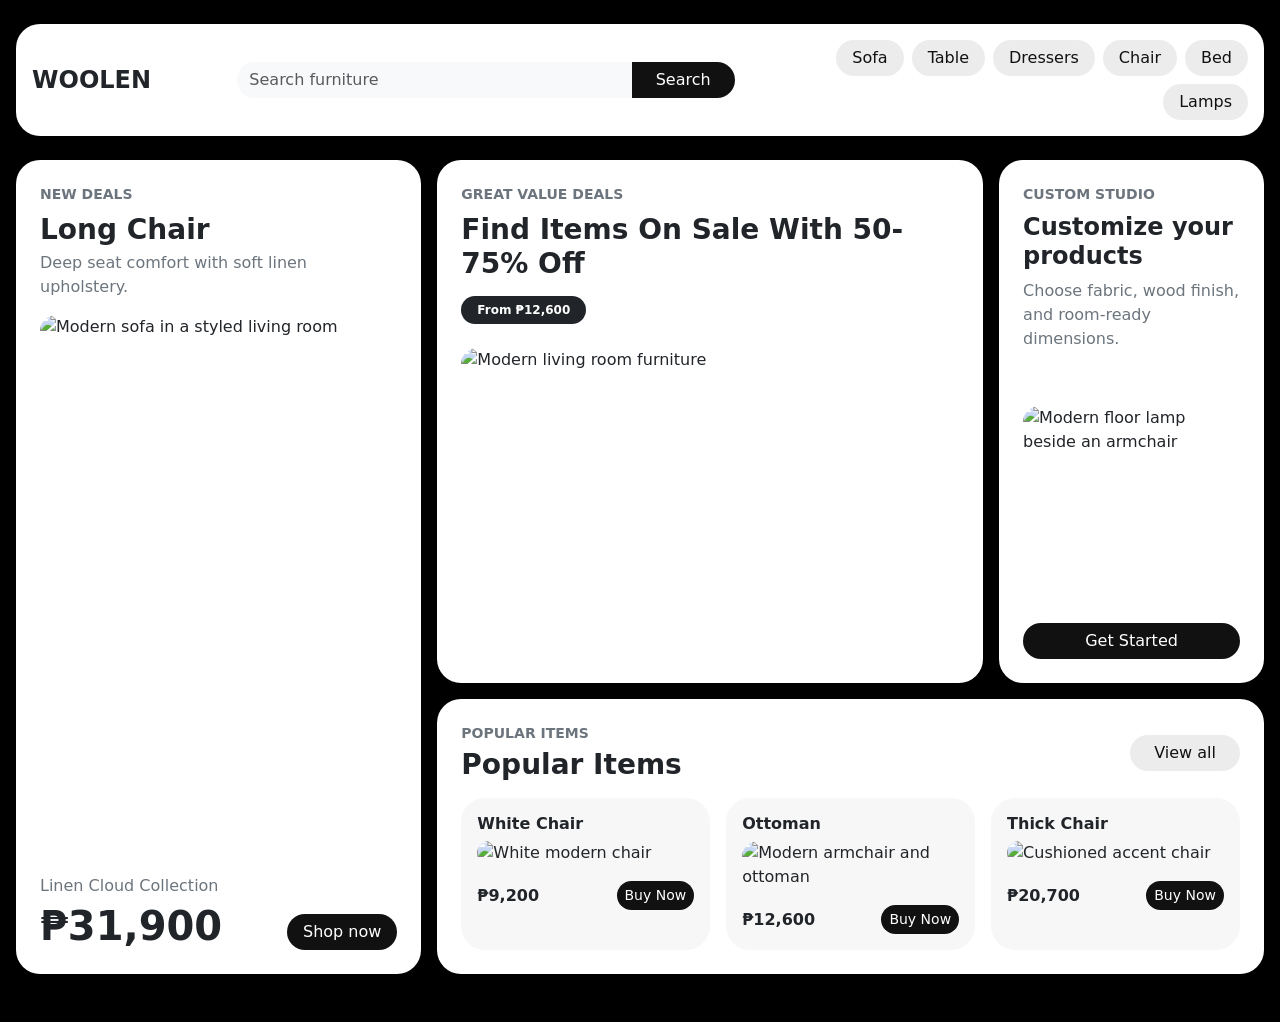
==== commit e55934f0: "fix layout" ====
--- a/Bento Layout/index.html
+++ b/Bento Layout/index.html
@@ -12,6 +12,11 @@
       color: #111;
     }
 
+    .site-shell {
+      width: min(1280px, calc(100% - 2rem));
+      margin-inline: auto;
+    }
+
     .site-header,
     .bento-card,
     .product-card {
@@ -77,7 +82,7 @@
 
 <body>
   <header class="py-4">
-    <nav class="container site-header p-3">
+    <nav class="site-shell site-header p-3">
       <div class="row g-3 align-items-center">
         <div class="col-12 col-lg-2"><a class="navbar-brand fw-bold fs-4 text-dark text-decoration-none"
             href="#">WOOLEN</a></div>
@@ -102,7 +107,7 @@
     </nav>
   </header>
 
-  <main class="container pb-5">
+  <main class="site-shell pb-5">
     <section class="row g-3 align-items-stretch">
       <div class="col-12 col-lg-4">
         <article class="card h-100 bento-card overflow-hidden">
